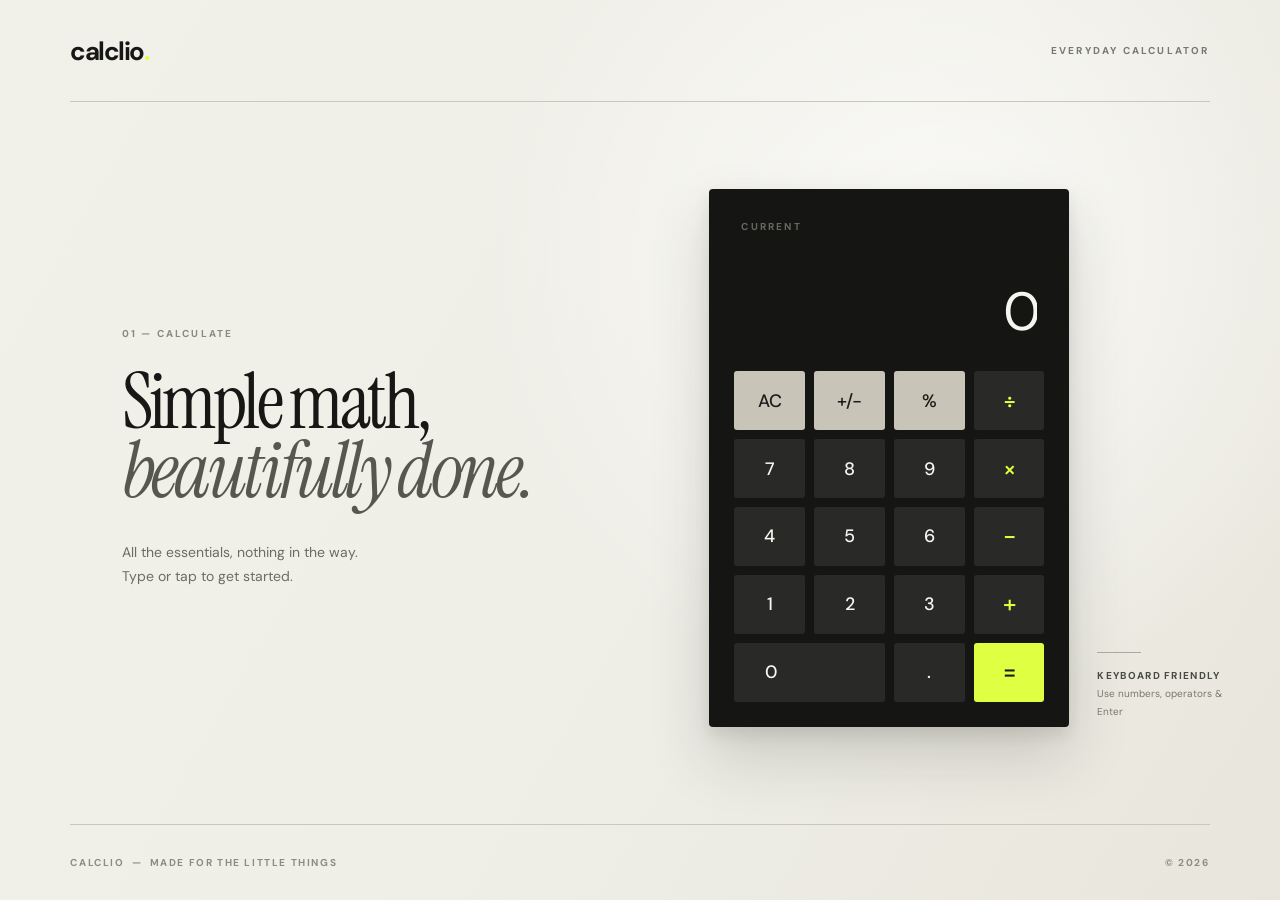
==== index.html @ a4467cf9 "Build interactive calculator website" ====
<!doctype html>
<html lang="en">
  <head>
    <meta charset="UTF-8" />
    <meta name="viewport" content="width=device-width, initial-scale=1.0" />
    <meta name="theme-color" content="#111211" />
    <meta
      name="description"
      content="A polished, accessible calculator for everyday calculations."
    />
    <title>Calclio — Everyday Calculator</title>
    <link rel="preconnect" href="https://fonts.googleapis.com" />
    <link rel="preconnect" href="https://fonts.gstatic.com" crossorigin />
    <link
      href="https://fonts.googleapis.com/css2?family=DM+Sans:wght@400;500;600;700&family=Instrument+Serif:ital@0;1&display=swap"
      rel="stylesheet"
    />
    <link rel="stylesheet" href="styles.css" />
    <script src="script.js" defer></script>
  </head>
  <body>
    <div class="page-shell">
      <header class="site-header">
        <a class="brand" href="#" aria-label="Calclio home">calclio<span>.</span></a>
        <p class="eyebrow">Everyday calculator</p>
      </header>

      <main>
        <section class="intro" aria-labelledby="page-title">
          <p class="section-number">01 — CALCULATE</p>
          <h1 id="page-title">Simple math,<br /><em>beautifully done.</em></h1>
          <p class="intro-copy">
            All the essentials, nothing in the way.<br />Type or tap to get started.
          </p>
        </section>

        <section class="calculator-wrap" aria-label="Calculator">
          <div class="calculator">
            <div class="display" aria-live="polite" aria-atomic="true">
              <div class="display-topline">
                <span class="display-label">CURRENT</span>
                <span class="memory-indicator" aria-hidden="true">M</span>
              </div>
              <div class="expression" id="expression">&nbsp;</div>
              <div class="result" id="result">0</div>
            </div>

            <div class="keypad">
              <button class="key key-function" data-action="clear" aria-label="Clear calculator">AC</button>
              <button class="key key-function" data-action="sign" aria-label="Toggle positive or negative">+/−</button>
              <button class="key key-function" data-action="percent" aria-label="Percent">%</button>
              <button class="key key-operator" data-action="operator" data-value="÷" aria-label="Divide">÷</button>

              <button class="key" data-action="number" data-value="7">7</button>
              <button class="key" data-action="number" data-value="8">8</button>
              <button class="key" data-action="number" data-value="9">9</button>
              <button class="key key-operator" data-action="operator" data-value="×" aria-label="Multiply">×</button>

              <button class="key" data-action="number" data-value="4">4</button>
              <button class="key" data-action="number" data-value="5">5</button>
              <button class="key" data-action="number" data-value="6">6</button>
              <button class="key key-operator" data-action="operator" data-value="−" aria-label="Subtract">−</button>

              <button class="key" data-action="number" data-value="1">1</button>
              <button class="key" data-action="number" data-value="2">2</button>
              <button class="key" data-action="number" data-value="3">3</button>
              <button class="key key-operator" data-action="operator" data-value="+" aria-label="Add">+</button>

              <button class="key key-zero" data-action="number" data-value="0">0</button>
              <button class="key" data-action="decimal" aria-label="Decimal point">.</button>
              <button class="key key-equals" data-action="equals" aria-label="Equals">=</button>
            </div>
          </div>

          <aside class="keyboard-note" aria-label="Keyboard shortcuts">
            <span class="note-line"></span>
            <p><strong>KEYBOARD FRIENDLY</strong><br />Use numbers, operators &amp; Enter</p>
          </aside>
        </section>
      </main>

      <footer>
        <p>CALCLIO &nbsp;—&nbsp; MADE FOR THE LITTLE THINGS</p>
        <p>© 2026</p>
      </footer>
    </div>
  </body>
</html>
---- styles.css ----
:root {
  --ink: #171815;
  --muted: #777970;
  --paper: #f1f0e9;
  --paper-deep: #e8e6dc;
  --calculator: #151614;
  --key: #292a27;
  --key-hover: #353632;
  --function: #c8c5b8;
  --accent: #dfff42;
  --rule: #cac8bd;
}

* {
  box-sizing: border-box;
}

html {
  min-width: 320px;
  background: var(--paper);
}

body {
  margin: 0;
  min-height: 100vh;
  color: var(--ink);
  background:
    radial-gradient(circle at 73% 29%, rgba(255, 255, 255, 0.72), transparent 28rem),
    linear-gradient(120deg, var(--paper) 0%, #efeee7 54%, var(--paper-deep) 100%);
  font-family: "DM Sans", sans-serif;
}

button,
a {
  -webkit-tap-highlight-color: transparent;
}

.page-shell {
  width: min(1440px, 100%);
  min-height: 100vh;
  margin: 0 auto;
  padding: 0 clamp(24px, 5.5vw, 80px);
  display: flex;
  flex-direction: column;
}

.site-header {
  min-height: 102px;
  border-bottom: 1px solid var(--rule);
  display: flex;
  align-items: center;
  justify-content: space-between;
}

.brand {
  color: var(--ink);
  font-size: 26px;
  font-weight: 700;
  letter-spacing: -1.5px;
  text-decoration: none;
}

.brand span {
  color: var(--accent);
}

.eyebrow,
.section-number,
footer,
.keyboard-note strong,
.display-label {
  font-size: 10px;
  font-weight: 700;
  letter-spacing: 2.2px;
  text-transform: uppercase;
}

.eyebrow {
  color: var(--muted);
}

main {
  flex: 1;
  display: grid;
  grid-template-columns: minmax(360px, 1fr) minmax(420px, 0.95fr);
  gap: clamp(56px, 9vw, 150px);
  align-items: center;
  padding: 62px 4vw 72px;
}

.intro {
  align-self: center;
}

.section-number {
  margin: 0 0 28px;
  color: #888980;
}

h1 {
  margin: 0;
  font-family: "Instrument Serif", Georgia, serif;
  font-size: clamp(62px, 6vw, 91px);
  font-weight: 400;
  line-height: 0.89;
  letter-spacing: -3.6px;
}

h1 em {
  font-weight: 400;
  color: #565850;
}

.intro-copy {
  margin: 36px 0 0;
  color: #6b6d65;
  font-size: 14px;
  line-height: 1.7;
}

.calculator-wrap {
  display: grid;
  grid-template-columns: minmax(360px, 440px) 150px;
  gap: 28px;
  align-items: end;
}

.calculator {
  padding: 25px;
  border-radius: 4px;
  background: var(--calculator);
  box-shadow: 0 30px 60px rgba(39, 39, 34, 0.17), 0 8px 16px rgba(39, 39, 34, 0.1);
}

.display {
  min-height: 138px;
  margin-bottom: 19px;
  padding: 6px 7px 12px;
  display: flex;
  flex-direction: column;
  justify-content: flex-end;
  overflow: hidden;
  color: #f6f5ef;
}

.display-topline {
  margin-bottom: auto;
  display: flex;
  justify-content: space-between;
  color: #666860;
}

.memory-indicator {
  width: 18px;
  height: 18px;
  border: 1px solid #434540;
  border-radius: 50%;
  display: grid;
  place-items: center;
  font-size: 8px;
  opacity: 0;
}

.expression {
  min-height: 22px;
  overflow: hidden;
  color: #7f8179;
  font-size: 15px;
  text-align: right;
  text-overflow: ellipsis;
  white-space: nowrap;
}

.result {
  overflow: hidden;
  font-size: clamp(48px, 4.2vw, 64px);
  font-weight: 400;
  line-height: 1.05;
  letter-spacing: -3px;
  text-align: right;
  text-overflow: ellipsis;
  white-space: nowrap;
}

.keypad {
  display: grid;
  grid-template-columns: repeat(4, 1fr);
  gap: 9px;
}

.key {
  min-width: 0;
  aspect-ratio: 1.2 / 1;
  border: 0;
  border-radius: 3px;
  color: #f7f6f1;
  background: var(--key);
  font: 500 18px/1 "DM Sans", sans-serif;
  cursor: pointer;
  transition: transform 100ms ease, background-color 100ms ease, color 100ms ease;
}

.key:hover {
  background: var(--key-hover);
}

.key:active,
.key.is-pressed {
  transform: translateY(2px) scale(0.98);
}

.key:focus-visible {
  outline: 2px solid var(--accent);
  outline-offset: 2px;
}

.key-function {
  color: #1c1d1a;
  background: var(--function);
}

.key-function:hover {
  background: #d8d5c9;
}

.key-operator {
  color: var(--accent);
  font-size: 24px;
}

.key-operator.is-active {
  color: var(--calculator);
  background: var(--accent);
}

.key-zero {
  grid-column: span 2;
  aspect-ratio: auto;
  text-align: left;
  padding-left: 31px;
}

.key-equals {
  color: #1b1c19;
  background: var(--accent);
  font-size: 24px;
}

.key-equals:hover {
  background: #e5ff64;
}

.keyboard-note {
  margin-bottom: 6px;
  color: #777970;
}

.note-line {
  display: block;
  width: 44px;
  height: 1px;
  margin-bottom: 14px;
  background: #aaa99f;
}

.keyboard-note p {
  margin: 0;
  font-size: 10px;
  line-height: 1.8;
}

.keyboard-note strong {
  color: #484a44;
  letter-spacing: 1.3px;
}

footer {
  min-height: 76px;
  border-top: 1px solid var(--rule);
  display: flex;
  align-items: center;
  justify-content: space-between;
  color: #8b8c84;
  letter-spacing: 1.6px;
}

@media (max-width: 1080px) {
  main {
    grid-template-columns: 1fr 440px;
    gap: 52px;
    padding-inline: 0;
  }

  .calculator-wrap {
    grid-template-columns: 1fr;
  }

  .keyboard-note {
    display: none;
  }
}

@media (max-width: 820px) {
  main {
    grid-template-columns: 1fr;
    justify-items: center;
    padding-top: 48px;
  }

  .intro {
    width: min(100%, 440px);
  }

  .calculator-wrap {
    width: min(100%, 440px);
  }
}

@media (max-width: 520px) {
  .page-shell {
    padding-inline: 17px;
  }

  .site-header {
    min-height: 76px;
  }

  .eyebrow {
    display: none;
  }

  main {
    gap: 38px;
    padding: 38px 0 50px;
  }

  .section-number {
    margin-bottom: 20px;
  }

  h1 {
    font-size: clamp(52px, 16.5vw, 74px);
    letter-spacing: -2.5px;
  }

  .intro-copy {
    margin-top: 25px;
  }

  .calculator {
    padding: 17px;
  }

  .display {
    min-height: 124px;
  }

  .keypad {
    gap: 7px;
  }

  .key {
    font-size: 17px;
  }

  footer {
    min-height: 62px;
  }

  footer p:first-child {
    display: none;
  }

  footer {
    justify-content: flex-end;
  }
}
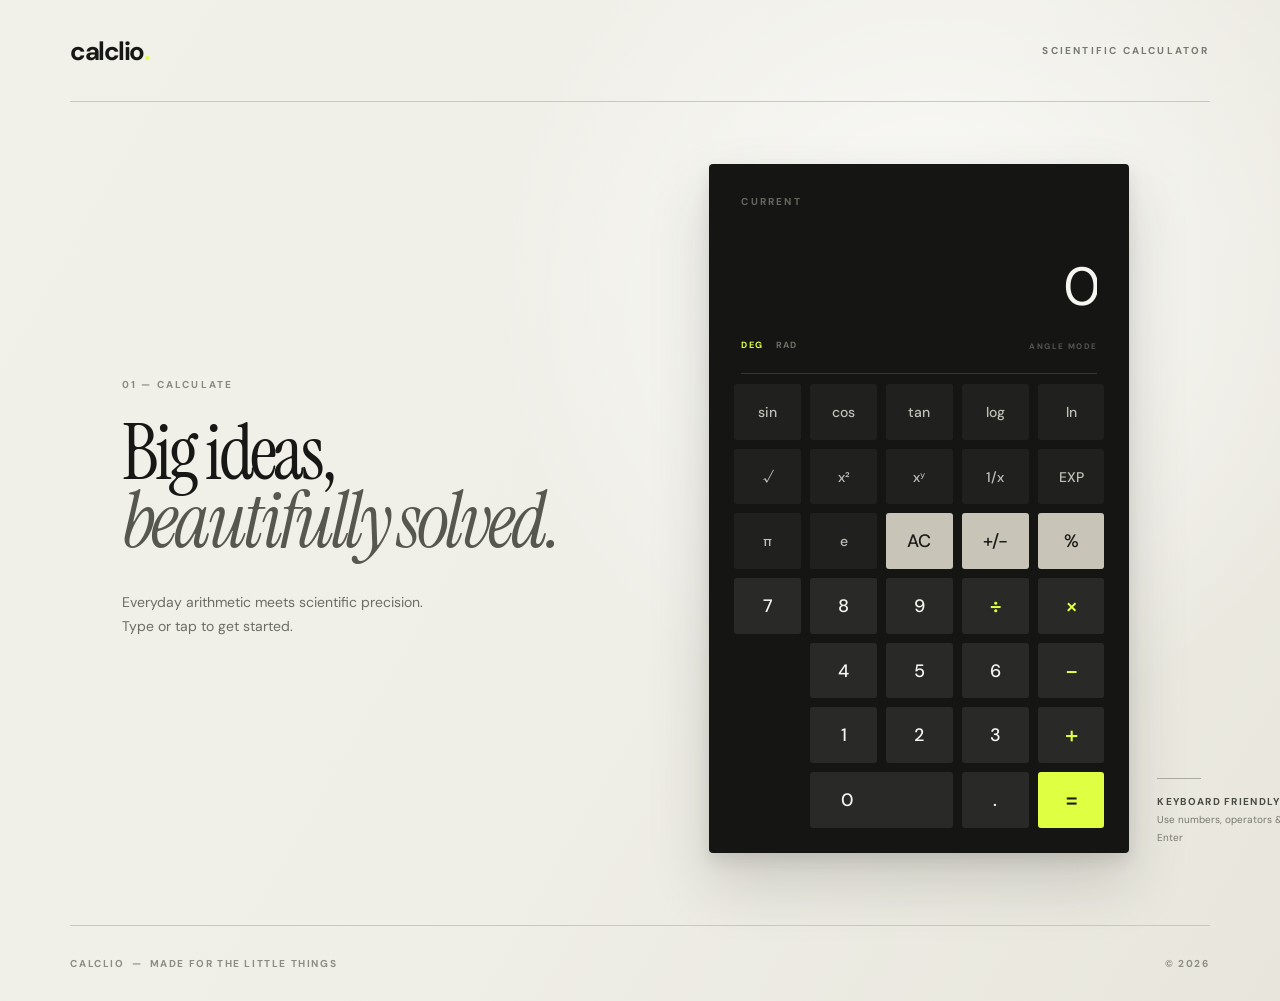
==== commit 224d832f: "Expand calculator with scientific functions" ====
--- a/index.html
+++ b/index.html
@@ -6,9 +6,9 @@
     <meta name="theme-color" content="#111211" />
     <meta
       name="description"
-      content="A polished, accessible calculator for everyday calculations."
+      content="A polished, accessible scientific calculator for everyday calculations."
     />
-    <title>Calclio — Everyday Calculator</title>
+    <title>Calclio — Scientific Calculator</title>
     <link rel="preconnect" href="https://fonts.googleapis.com" />
     <link rel="preconnect" href="https://fonts.gstatic.com" crossorigin />
     <link
@@ -22,15 +22,15 @@
     <div class="page-shell">
       <header class="site-header">
         <a class="brand" href="#" aria-label="Calclio home">calclio<span>.</span></a>
-        <p class="eyebrow">Everyday calculator</p>
+        <p class="eyebrow">Scientific calculator</p>
       </header>
 
       <main>
         <section class="intro" aria-labelledby="page-title">
           <p class="section-number">01 — CALCULATE</p>
-          <h1 id="page-title">Simple math,<br /><em>beautifully done.</em></h1>
+          <h1 id="page-title">Big ideas,<br /><em>beautifully solved.</em></h1>
           <p class="intro-copy">
-            All the essentials, nothing in the way.<br />Type or tap to get started.
+            Everyday arithmetic meets scientific precision.<br />Type or tap to get started.
           </p>
         </section>
 
@@ -45,27 +45,52 @@
               <div class="result" id="result">0</div>
             </div>
 
-            <div class="keypad">
+            <div class="scientific-toolbar" aria-label="Scientific settings">
+              <button class="mode-toggle" data-action="angle-mode" aria-label="Switch angle unit">
+                <span class="mode-option is-active" data-mode-label="DEG">DEG</span>
+                <span class="mode-option" data-mode-label="RAD">RAD</span>
+              </button>
+              <span class="toolbar-note">ANGLE MODE</span>
+            </div>
+
+            <div class="keypad scientific-keypad">
+              <button class="key key-scientific" data-action="scientific" data-value="sin" aria-label="Sine">sin</button>
+              <button class="key key-scientific" data-action="scientific" data-value="cos" aria-label="Cosine">cos</button>
+              <button class="key key-scientific" data-action="scientific" data-value="tan" aria-label="Tangent">tan</button>
+              <button class="key key-scientific" data-action="scientific" data-value="log" aria-label="Base ten logarithm">log</button>
+              <button class="key key-scientific" data-action="scientific" data-value="ln" aria-label="Natural logarithm">ln</button>
+
+              <button class="key key-scientific" data-action="scientific" data-value="sqrt" aria-label="Square root">√</button>
+              <button class="key key-scientific" data-action="scientific" data-value="square" aria-label="Square">x²</button>
+              <button class="key key-scientific" data-action="operator" data-value="^" aria-label="Raise to a power">xʸ</button>
+              <button class="key key-scientific" data-action="scientific" data-value="reciprocal" aria-label="Reciprocal">1/x</button>
+              <button class="key key-scientific" data-action="exp" aria-label="Enter scientific exponent">EXP</button>
+
+              <button class="key key-scientific" data-action="constant" data-value="pi" aria-label="Pi">π</button>
+              <button class="key key-scientific" data-action="constant" data-value="e" aria-label="Euler's number">e</button>
               <button class="key key-function" data-action="clear" aria-label="Clear calculator">AC</button>
               <button class="key key-function" data-action="sign" aria-label="Toggle positive or negative">+/−</button>
               <button class="key key-function" data-action="percent" aria-label="Percent">%</button>
-              <button class="key key-operator" data-action="operator" data-value="÷" aria-label="Divide">÷</button>
 
               <button class="key" data-action="number" data-value="7">7</button>
               <button class="key" data-action="number" data-value="8">8</button>
               <button class="key" data-action="number" data-value="9">9</button>
+              <button class="key key-operator" data-action="operator" data-value="÷" aria-label="Divide">÷</button>
               <button class="key key-operator" data-action="operator" data-value="×" aria-label="Multiply">×</button>
 
+              <span class="key-spacer" aria-hidden="true"></span>
               <button class="key" data-action="number" data-value="4">4</button>
               <button class="key" data-action="number" data-value="5">5</button>
               <button class="key" data-action="number" data-value="6">6</button>
               <button class="key key-operator" data-action="operator" data-value="−" aria-label="Subtract">−</button>
 
+              <span class="key-spacer" aria-hidden="true"></span>
               <button class="key" data-action="number" data-value="1">1</button>
               <button class="key" data-action="number" data-value="2">2</button>
               <button class="key" data-action="number" data-value="3">3</button>
               <button class="key key-operator" data-action="operator" data-value="+" aria-label="Add">+</button>
 
+              <span class="key-spacer" aria-hidden="true"></span>
               <button class="key key-zero" data-action="number" data-value="0">0</button>
               <button class="key" data-action="decimal" aria-label="Decimal point">.</button>
               <button class="key key-equals" data-action="equals" aria-label="Equals">=</button>
--- a/styles.css
+++ b/styles.css
@@ -120,7 +120,7 @@
 
 .calculator-wrap {
   display: grid;
-  grid-template-columns: minmax(360px, 440px) 150px;
+  grid-template-columns: minmax(420px, 520px) 150px;
   gap: 28px;
   align-items: end;
 }
@@ -130,6 +130,38 @@
   border-radius: 4px;
   background: var(--calculator);
   box-shadow: 0 30px 60px rgba(39, 39, 34, 0.17), 0 8px 16px rgba(39, 39, 34, 0.1);
+}
+
+.scientific-toolbar {
+  min-height: 33px;
+  margin: -5px 7px 10px;
+  border-bottom: 1px solid #353733;
+  display: flex;
+  align-items: flex-start;
+  justify-content: space-between;
+}
+
+.mode-toggle {
+  border: 0;
+  padding: 0;
+  display: flex;
+  gap: 13px;
+  color: #6f7169;
+  background: transparent;
+  font: 700 9px/1 "DM Sans", sans-serif;
+  letter-spacing: 1.2px;
+  cursor: pointer;
+}
+
+.mode-option.is-active {
+  color: var(--accent);
+}
+
+.toolbar-note {
+  color: #555750;
+  font-size: 8px;
+  font-weight: 700;
+  letter-spacing: 1.4px;
 }
 
 .display {
@@ -186,6 +218,10 @@
   display: grid;
   grid-template-columns: repeat(4, 1fr);
   gap: 9px;
+}
+
+.scientific-keypad {
+  grid-template-columns: repeat(5, 1fr);
 }
 
 .key {
@@ -223,6 +259,20 @@
   background: #d8d5c9;
 }
 
+.key-scientific {
+  color: #bfc1b8;
+  background: #20211f;
+  font-size: 14px;
+}
+
+.key-scientific:hover {
+  color: var(--accent);
+}
+
+.key-spacer {
+  display: block;
+}
+
 .key-operator {
   color: var(--accent);
   font-size: 24px;
@@ -286,7 +336,7 @@
 
 @media (max-width: 1080px) {
   main {
-    grid-template-columns: 1fr 440px;
+    grid-template-columns: 1fr 520px;
     gap: 52px;
     padding-inline: 0;
   }
@@ -308,11 +358,11 @@
   }
 
   .intro {
-    width: min(100%, 440px);
+    width: min(100%, 520px);
   }
 
   .calculator-wrap {
-    width: min(100%, 440px);
+    width: min(100%, 520px);
   }
 }
 
@@ -363,6 +413,10 @@
     font-size: 17px;
   }
 
+  .key-scientific {
+    font-size: 13px;
+  }
+
   footer {
     min-height: 62px;
   }
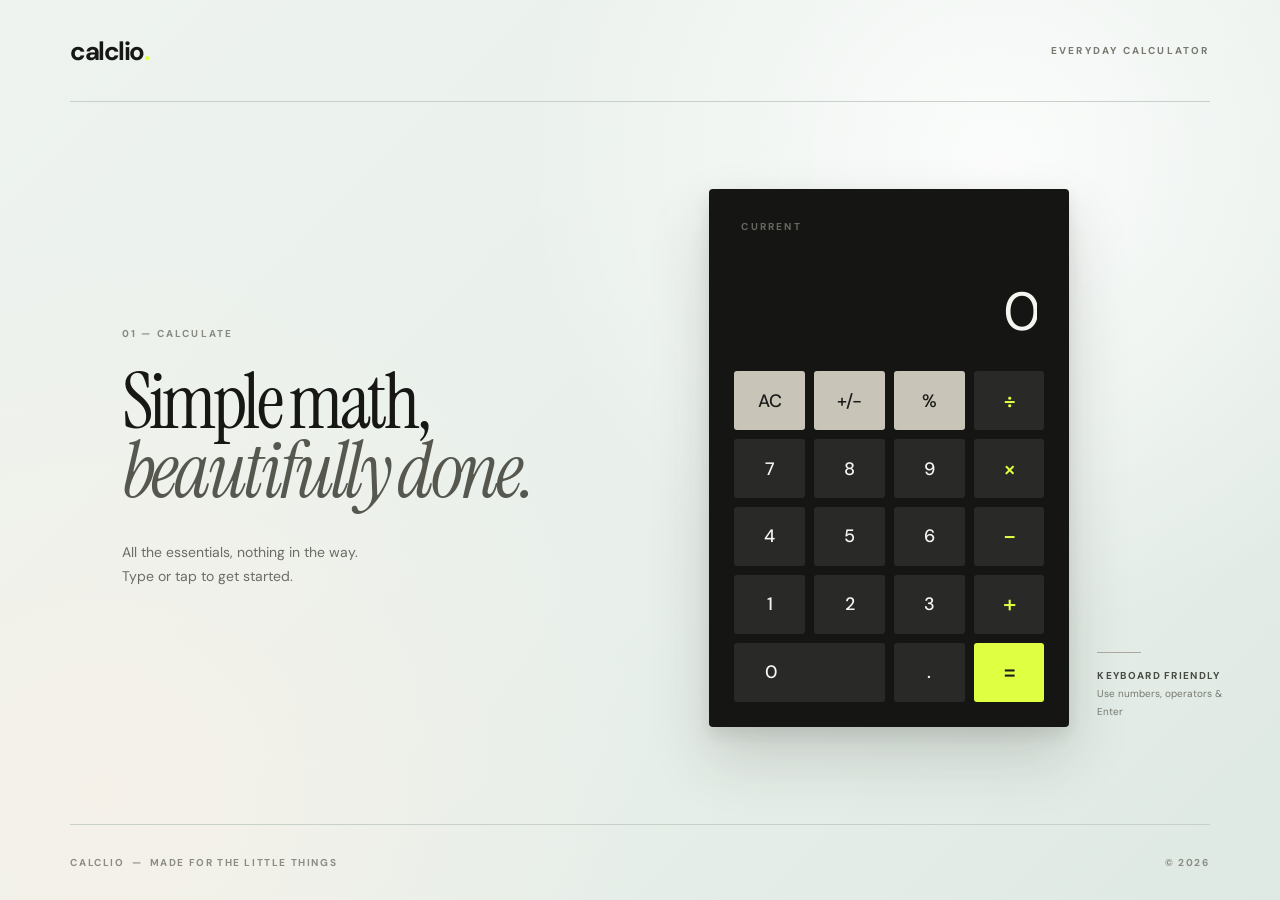
==== commit f61b70ad: "Soften page background and improve mobile layout" ====
--- a/index.html
+++ b/index.html
@@ -3,12 +3,12 @@
   <head>
     <meta charset="UTF-8" />
     <meta name="viewport" content="width=device-width, initial-scale=1.0" />
-    <meta name="theme-color" content="#111211" />
+    <meta name="theme-color" content="#e8eee8" />
     <meta
       name="description"
-      content="A polished, accessible scientific calculator for everyday calculations."
+      content="A polished, accessible calculator for everyday calculations."
     />
-    <title>Calclio — Scientific Calculator</title>
+    <title>Calclio — Everyday Calculator</title>
     <link rel="preconnect" href="https://fonts.googleapis.com" />
     <link rel="preconnect" href="https://fonts.gstatic.com" crossorigin />
     <link
@@ -22,15 +22,15 @@
     <div class="page-shell">
       <header class="site-header">
         <a class="brand" href="#" aria-label="Calclio home">calclio<span>.</span></a>
-        <p class="eyebrow">Scientific calculator</p>
+        <p class="eyebrow">Everyday calculator</p>
       </header>
 
       <main>
         <section class="intro" aria-labelledby="page-title">
           <p class="section-number">01 — CALCULATE</p>
-          <h1 id="page-title">Big ideas,<br /><em>beautifully solved.</em></h1>
+          <h1 id="page-title">Simple math,<br /><em>beautifully done.</em></h1>
           <p class="intro-copy">
-            Everyday arithmetic meets scientific precision.<br />Type or tap to get started.
+            All the essentials, nothing in the way.<br />Type or tap to get started.
           </p>
         </section>
 
@@ -45,52 +45,27 @@
               <div class="result" id="result">0</div>
             </div>
 
-            <div class="scientific-toolbar" aria-label="Scientific settings">
-              <button class="mode-toggle" data-action="angle-mode" aria-label="Switch angle unit">
-                <span class="mode-option is-active" data-mode-label="DEG">DEG</span>
-                <span class="mode-option" data-mode-label="RAD">RAD</span>
-              </button>
-              <span class="toolbar-note">ANGLE MODE</span>
-            </div>
-
-            <div class="keypad scientific-keypad">
-              <button class="key key-scientific" data-action="scientific" data-value="sin" aria-label="Sine">sin</button>
-              <button class="key key-scientific" data-action="scientific" data-value="cos" aria-label="Cosine">cos</button>
-              <button class="key key-scientific" data-action="scientific" data-value="tan" aria-label="Tangent">tan</button>
-              <button class="key key-scientific" data-action="scientific" data-value="log" aria-label="Base ten logarithm">log</button>
-              <button class="key key-scientific" data-action="scientific" data-value="ln" aria-label="Natural logarithm">ln</button>
-
-              <button class="key key-scientific" data-action="scientific" data-value="sqrt" aria-label="Square root">√</button>
-              <button class="key key-scientific" data-action="scientific" data-value="square" aria-label="Square">x²</button>
-              <button class="key key-scientific" data-action="operator" data-value="^" aria-label="Raise to a power">xʸ</button>
-              <button class="key key-scientific" data-action="scientific" data-value="reciprocal" aria-label="Reciprocal">1/x</button>
-              <button class="key key-scientific" data-action="exp" aria-label="Enter scientific exponent">EXP</button>
-
-              <button class="key key-scientific" data-action="constant" data-value="pi" aria-label="Pi">π</button>
-              <button class="key key-scientific" data-action="constant" data-value="e" aria-label="Euler's number">e</button>
+            <div class="keypad">
               <button class="key key-function" data-action="clear" aria-label="Clear calculator">AC</button>
               <button class="key key-function" data-action="sign" aria-label="Toggle positive or negative">+/−</button>
               <button class="key key-function" data-action="percent" aria-label="Percent">%</button>
+              <button class="key key-operator" data-action="operator" data-value="÷" aria-label="Divide">÷</button>
 
               <button class="key" data-action="number" data-value="7">7</button>
               <button class="key" data-action="number" data-value="8">8</button>
               <button class="key" data-action="number" data-value="9">9</button>
-              <button class="key key-operator" data-action="operator" data-value="÷" aria-label="Divide">÷</button>
               <button class="key key-operator" data-action="operator" data-value="×" aria-label="Multiply">×</button>
 
-              <span class="key-spacer" aria-hidden="true"></span>
               <button class="key" data-action="number" data-value="4">4</button>
               <button class="key" data-action="number" data-value="5">5</button>
               <button class="key" data-action="number" data-value="6">6</button>
               <button class="key key-operator" data-action="operator" data-value="−" aria-label="Subtract">−</button>
 
-              <span class="key-spacer" aria-hidden="true"></span>
               <button class="key" data-action="number" data-value="1">1</button>
               <button class="key" data-action="number" data-value="2">2</button>
               <button class="key" data-action="number" data-value="3">3</button>
               <button class="key key-operator" data-action="operator" data-value="+" aria-label="Add">+</button>
 
-              <span class="key-spacer" aria-hidden="true"></span>
               <button class="key key-zero" data-action="number" data-value="0">0</button>
               <button class="key" data-action="decimal" aria-label="Decimal point">.</button>
               <button class="key key-equals" data-action="equals" aria-label="Equals">=</button>
--- a/styles.css
+++ b/styles.css
@@ -1,14 +1,15 @@
 :root {
   --ink: #171815;
   --muted: #777970;
-  --paper: #f1f0e9;
-  --paper-deep: #e8e6dc;
+  --paper: #eef3ef;
+  --paper-deep: #dfe9e3;
+  --paper-warm: #f6f1e9;
   --calculator: #151614;
   --key: #292a27;
   --key-hover: #353632;
   --function: #c8c5b8;
   --accent: #dfff42;
-  --rule: #cac8bd;
+  --rule: #c7d1ca;
 }
 
 * {
@@ -23,10 +24,13 @@
 body {
   margin: 0;
   min-height: 100vh;
+  min-height: 100dvh;
   color: var(--ink);
   background:
-    radial-gradient(circle at 73% 29%, rgba(255, 255, 255, 0.72), transparent 28rem),
-    linear-gradient(120deg, var(--paper) 0%, #efeee7 54%, var(--paper-deep) 100%);
+    radial-gradient(circle at 78% 18%, rgba(255, 255, 255, 0.82), transparent 30rem),
+    radial-gradient(circle at 8% 88%, rgba(246, 241, 233, 0.9), transparent 34rem),
+    linear-gradient(135deg, var(--paper) 0%, #e9f0eb 52%, var(--paper-deep) 100%);
+  background-attachment: fixed;
   font-family: "DM Sans", sans-serif;
 }
 
@@ -38,8 +42,10 @@
 .page-shell {
   width: min(1440px, 100%);
   min-height: 100vh;
+  min-height: 100dvh;
   margin: 0 auto;
-  padding: 0 clamp(24px, 5.5vw, 80px);
+  padding-right: max(clamp(24px, 5.5vw, 80px), env(safe-area-inset-right));
+  padding-left: max(clamp(24px, 5.5vw, 80px), env(safe-area-inset-left));
   display: flex;
   flex-direction: column;
 }
@@ -120,7 +126,7 @@
 
 .calculator-wrap {
   display: grid;
-  grid-template-columns: minmax(420px, 520px) 150px;
+  grid-template-columns: minmax(360px, 440px) 150px;
   gap: 28px;
   align-items: end;
 }
@@ -130,38 +136,6 @@
   border-radius: 4px;
   background: var(--calculator);
   box-shadow: 0 30px 60px rgba(39, 39, 34, 0.17), 0 8px 16px rgba(39, 39, 34, 0.1);
-}
-
-.scientific-toolbar {
-  min-height: 33px;
-  margin: -5px 7px 10px;
-  border-bottom: 1px solid #353733;
-  display: flex;
-  align-items: flex-start;
-  justify-content: space-between;
-}
-
-.mode-toggle {
-  border: 0;
-  padding: 0;
-  display: flex;
-  gap: 13px;
-  color: #6f7169;
-  background: transparent;
-  font: 700 9px/1 "DM Sans", sans-serif;
-  letter-spacing: 1.2px;
-  cursor: pointer;
-}
-
-.mode-option.is-active {
-  color: var(--accent);
-}
-
-.toolbar-note {
-  color: #555750;
-  font-size: 8px;
-  font-weight: 700;
-  letter-spacing: 1.4px;
 }
 
 .display {
@@ -218,10 +192,6 @@
   display: grid;
   grid-template-columns: repeat(4, 1fr);
   gap: 9px;
-}
-
-.scientific-keypad {
-  grid-template-columns: repeat(5, 1fr);
 }
 
 .key {
@@ -259,20 +229,6 @@
   background: #d8d5c9;
 }
 
-.key-scientific {
-  color: #bfc1b8;
-  background: #20211f;
-  font-size: 14px;
-}
-
-.key-scientific:hover {
-  color: var(--accent);
-}
-
-.key-spacer {
-  display: block;
-}
-
 .key-operator {
   color: var(--accent);
   font-size: 24px;
@@ -336,7 +292,7 @@
 
 @media (max-width: 1080px) {
   main {
-    grid-template-columns: 1fr 520px;
+    grid-template-columns: 1fr 440px;
     gap: 52px;
     padding-inline: 0;
   }
@@ -354,21 +310,23 @@
   main {
     grid-template-columns: 1fr;
     justify-items: center;
+    gap: 48px;
     padding-top: 48px;
   }
 
   .intro {
-    width: min(100%, 520px);
+    width: min(100%, 440px);
   }
 
   .calculator-wrap {
-    width: min(100%, 520px);
+    width: min(100%, 440px);
   }
 }
 
 @media (max-width: 520px) {
   .page-shell {
-    padding-inline: 17px;
+    padding-right: max(17px, env(safe-area-inset-right));
+    padding-left: max(17px, env(safe-area-inset-left));
   }
 
   .site-header {
@@ -398,7 +356,8 @@
   }
 
   .calculator {
-    padding: 17px;
+    width: 100%;
+    padding: clamp(12px, 4.5vw, 17px);
   }
 
   .display {
@@ -410,11 +369,8 @@
   }
 
   .key {
+    min-height: 48px;
     font-size: 17px;
-  }
-
-  .key-scientific {
-    font-size: 13px;
   }
 
   footer {
@@ -427,5 +383,35 @@
 
   footer {
     justify-content: flex-end;
-  }
-}
+    padding-bottom: env(safe-area-inset-bottom);
+  }
+}
+
+@media (max-width: 370px) {
+  main {
+    gap: 30px;
+    padding-top: 30px;
+  }
+
+  h1 {
+    font-size: 48px;
+  }
+
+  .intro-copy {
+    font-size: 13px;
+  }
+
+  .display {
+    min-height: 108px;
+  }
+
+  .keypad {
+    gap: 6px;
+  }
+}
+
+@media (prefers-reduced-motion: reduce) {
+  .key {
+    transition: none;
+  }
+}
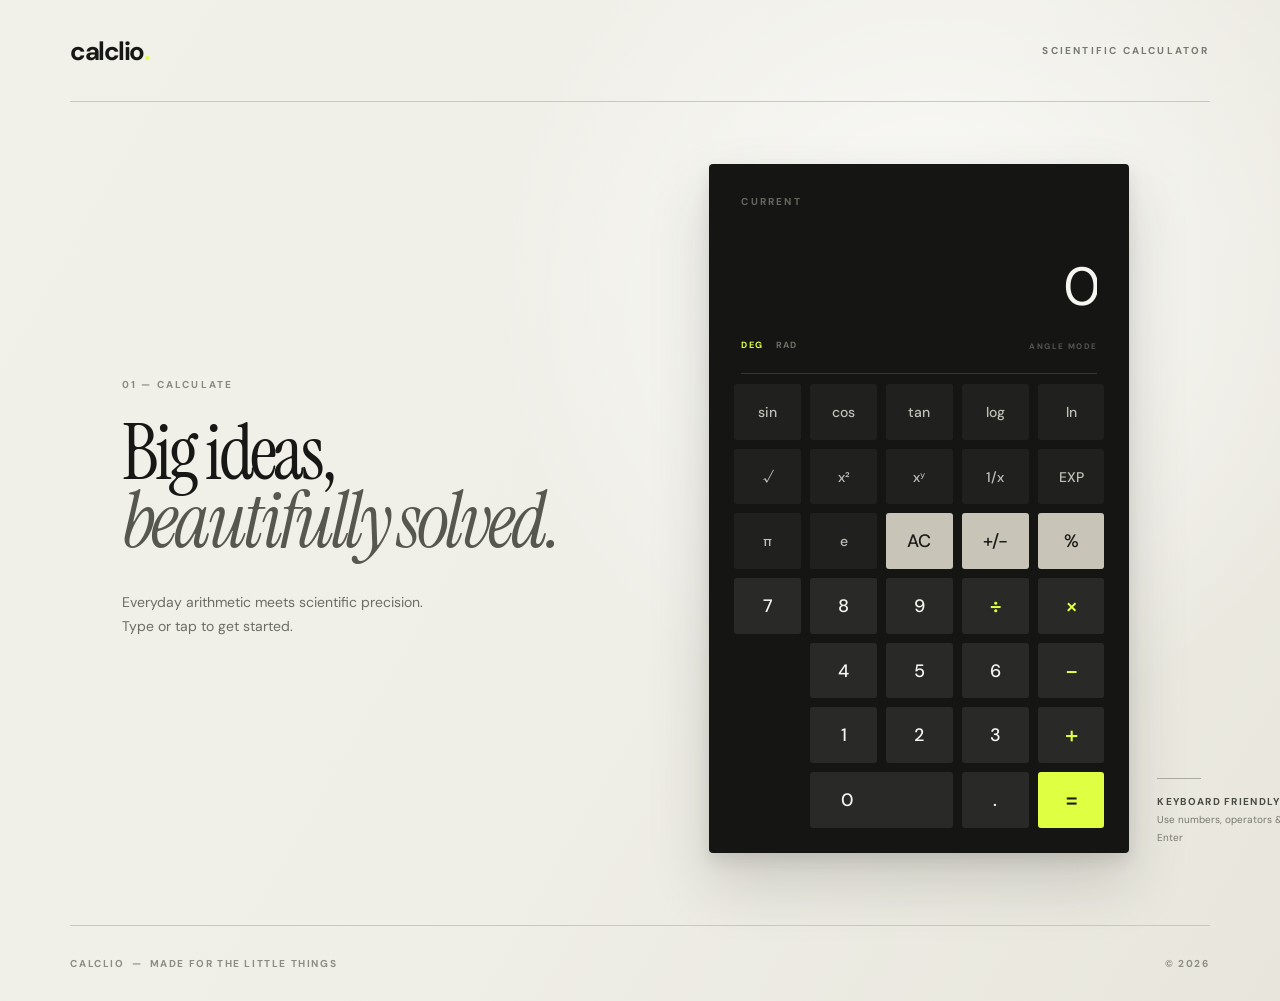
==== commit 394e6812: "Merge pull request #2 from dondreytaylor/codex/add-scientific-notation-support-to-calculator Expand " ====
--- a/index.html
+++ b/index.html
@@ -3,12 +3,12 @@
   <head>
     <meta charset="UTF-8" />
     <meta name="viewport" content="width=device-width, initial-scale=1.0" />
-    <meta name="theme-color" content="#e8eee8" />
+    <meta name="theme-color" content="#111211" />
     <meta
       name="description"
-      content="A polished, accessible calculator for everyday calculations."
+      content="A polished, accessible scientific calculator for everyday calculations."
     />
-    <title>Calclio — Everyday Calculator</title>
+    <title>Calclio — Scientific Calculator</title>
     <link rel="preconnect" href="https://fonts.googleapis.com" />
     <link rel="preconnect" href="https://fonts.gstatic.com" crossorigin />
     <link
@@ -22,15 +22,15 @@
     <div class="page-shell">
       <header class="site-header">
         <a class="brand" href="#" aria-label="Calclio home">calclio<span>.</span></a>
-        <p class="eyebrow">Everyday calculator</p>
+        <p class="eyebrow">Scientific calculator</p>
       </header>
 
       <main>
         <section class="intro" aria-labelledby="page-title">
           <p class="section-number">01 — CALCULATE</p>
-          <h1 id="page-title">Simple math,<br /><em>beautifully done.</em></h1>
+          <h1 id="page-title">Big ideas,<br /><em>beautifully solved.</em></h1>
           <p class="intro-copy">
-            All the essentials, nothing in the way.<br />Type or tap to get started.
+            Everyday arithmetic meets scientific precision.<br />Type or tap to get started.
           </p>
         </section>
 
@@ -45,27 +45,52 @@
               <div class="result" id="result">0</div>
             </div>
 
-            <div class="keypad">
+            <div class="scientific-toolbar" aria-label="Scientific settings">
+              <button class="mode-toggle" data-action="angle-mode" aria-label="Switch angle unit">
+                <span class="mode-option is-active" data-mode-label="DEG">DEG</span>
+                <span class="mode-option" data-mode-label="RAD">RAD</span>
+              </button>
+              <span class="toolbar-note">ANGLE MODE</span>
+            </div>
+
+            <div class="keypad scientific-keypad">
+              <button class="key key-scientific" data-action="scientific" data-value="sin" aria-label="Sine">sin</button>
+              <button class="key key-scientific" data-action="scientific" data-value="cos" aria-label="Cosine">cos</button>
+              <button class="key key-scientific" data-action="scientific" data-value="tan" aria-label="Tangent">tan</button>
+              <button class="key key-scientific" data-action="scientific" data-value="log" aria-label="Base ten logarithm">log</button>
+              <button class="key key-scientific" data-action="scientific" data-value="ln" aria-label="Natural logarithm">ln</button>
+
+              <button class="key key-scientific" data-action="scientific" data-value="sqrt" aria-label="Square root">√</button>
+              <button class="key key-scientific" data-action="scientific" data-value="square" aria-label="Square">x²</button>
+              <button class="key key-scientific" data-action="operator" data-value="^" aria-label="Raise to a power">xʸ</button>
+              <button class="key key-scientific" data-action="scientific" data-value="reciprocal" aria-label="Reciprocal">1/x</button>
+              <button class="key key-scientific" data-action="exp" aria-label="Enter scientific exponent">EXP</button>
+
+              <button class="key key-scientific" data-action="constant" data-value="pi" aria-label="Pi">π</button>
+              <button class="key key-scientific" data-action="constant" data-value="e" aria-label="Euler's number">e</button>
               <button class="key key-function" data-action="clear" aria-label="Clear calculator">AC</button>
               <button class="key key-function" data-action="sign" aria-label="Toggle positive or negative">+/−</button>
               <button class="key key-function" data-action="percent" aria-label="Percent">%</button>
-              <button class="key key-operator" data-action="operator" data-value="÷" aria-label="Divide">÷</button>
 
               <button class="key" data-action="number" data-value="7">7</button>
               <button class="key" data-action="number" data-value="8">8</button>
               <button class="key" data-action="number" data-value="9">9</button>
+              <button class="key key-operator" data-action="operator" data-value="÷" aria-label="Divide">÷</button>
               <button class="key key-operator" data-action="operator" data-value="×" aria-label="Multiply">×</button>
 
+              <span class="key-spacer" aria-hidden="true"></span>
               <button class="key" data-action="number" data-value="4">4</button>
               <button class="key" data-action="number" data-value="5">5</button>
               <button class="key" data-action="number" data-value="6">6</button>
               <button class="key key-operator" data-action="operator" data-value="−" aria-label="Subtract">−</button>
 
+              <span class="key-spacer" aria-hidden="true"></span>
               <button class="key" data-action="number" data-value="1">1</button>
               <button class="key" data-action="number" data-value="2">2</button>
               <button class="key" data-action="number" data-value="3">3</button>
               <button class="key key-operator" data-action="operator" data-value="+" aria-label="Add">+</button>
 
+              <span class="key-spacer" aria-hidden="true"></span>
               <button class="key key-zero" data-action="number" data-value="0">0</button>
               <button class="key" data-action="decimal" aria-label="Decimal point">.</button>
               <button class="key key-equals" data-action="equals" aria-label="Equals">=</button>
--- a/styles.css
+++ b/styles.css
@@ -1,15 +1,14 @@
 :root {
   --ink: #171815;
   --muted: #777970;
-  --paper: #eef3ef;
-  --paper-deep: #dfe9e3;
-  --paper-warm: #f6f1e9;
+  --paper: #f1f0e9;
+  --paper-deep: #e8e6dc;
   --calculator: #151614;
   --key: #292a27;
   --key-hover: #353632;
   --function: #c8c5b8;
   --accent: #dfff42;
-  --rule: #c7d1ca;
+  --rule: #cac8bd;
 }
 
 * {
@@ -24,13 +23,10 @@
 body {
   margin: 0;
   min-height: 100vh;
-  min-height: 100dvh;
   color: var(--ink);
   background:
-    radial-gradient(circle at 78% 18%, rgba(255, 255, 255, 0.82), transparent 30rem),
-    radial-gradient(circle at 8% 88%, rgba(246, 241, 233, 0.9), transparent 34rem),
-    linear-gradient(135deg, var(--paper) 0%, #e9f0eb 52%, var(--paper-deep) 100%);
-  background-attachment: fixed;
+    radial-gradient(circle at 73% 29%, rgba(255, 255, 255, 0.72), transparent 28rem),
+    linear-gradient(120deg, var(--paper) 0%, #efeee7 54%, var(--paper-deep) 100%);
   font-family: "DM Sans", sans-serif;
 }
 
@@ -42,10 +38,8 @@
 .page-shell {
   width: min(1440px, 100%);
   min-height: 100vh;
-  min-height: 100dvh;
   margin: 0 auto;
-  padding-right: max(clamp(24px, 5.5vw, 80px), env(safe-area-inset-right));
-  padding-left: max(clamp(24px, 5.5vw, 80px), env(safe-area-inset-left));
+  padding: 0 clamp(24px, 5.5vw, 80px);
   display: flex;
   flex-direction: column;
 }
@@ -126,7 +120,7 @@
 
 .calculator-wrap {
   display: grid;
-  grid-template-columns: minmax(360px, 440px) 150px;
+  grid-template-columns: minmax(420px, 520px) 150px;
   gap: 28px;
   align-items: end;
 }
@@ -136,6 +130,38 @@
   border-radius: 4px;
   background: var(--calculator);
   box-shadow: 0 30px 60px rgba(39, 39, 34, 0.17), 0 8px 16px rgba(39, 39, 34, 0.1);
+}
+
+.scientific-toolbar {
+  min-height: 33px;
+  margin: -5px 7px 10px;
+  border-bottom: 1px solid #353733;
+  display: flex;
+  align-items: flex-start;
+  justify-content: space-between;
+}
+
+.mode-toggle {
+  border: 0;
+  padding: 0;
+  display: flex;
+  gap: 13px;
+  color: #6f7169;
+  background: transparent;
+  font: 700 9px/1 "DM Sans", sans-serif;
+  letter-spacing: 1.2px;
+  cursor: pointer;
+}
+
+.mode-option.is-active {
+  color: var(--accent);
+}
+
+.toolbar-note {
+  color: #555750;
+  font-size: 8px;
+  font-weight: 700;
+  letter-spacing: 1.4px;
 }
 
 .display {
@@ -192,6 +218,10 @@
   display: grid;
   grid-template-columns: repeat(4, 1fr);
   gap: 9px;
+}
+
+.scientific-keypad {
+  grid-template-columns: repeat(5, 1fr);
 }
 
 .key {
@@ -229,6 +259,20 @@
   background: #d8d5c9;
 }
 
+.key-scientific {
+  color: #bfc1b8;
+  background: #20211f;
+  font-size: 14px;
+}
+
+.key-scientific:hover {
+  color: var(--accent);
+}
+
+.key-spacer {
+  display: block;
+}
+
 .key-operator {
   color: var(--accent);
   font-size: 24px;
@@ -292,7 +336,7 @@
 
 @media (max-width: 1080px) {
   main {
-    grid-template-columns: 1fr 440px;
+    grid-template-columns: 1fr 520px;
     gap: 52px;
     padding-inline: 0;
   }
@@ -310,23 +354,21 @@
   main {
     grid-template-columns: 1fr;
     justify-items: center;
-    gap: 48px;
     padding-top: 48px;
   }
 
   .intro {
-    width: min(100%, 440px);
+    width: min(100%, 520px);
   }
 
   .calculator-wrap {
-    width: min(100%, 440px);
+    width: min(100%, 520px);
   }
 }
 
 @media (max-width: 520px) {
   .page-shell {
-    padding-right: max(17px, env(safe-area-inset-right));
-    padding-left: max(17px, env(safe-area-inset-left));
+    padding-inline: 17px;
   }
 
   .site-header {
@@ -356,8 +398,7 @@
   }
 
   .calculator {
-    width: 100%;
-    padding: clamp(12px, 4.5vw, 17px);
+    padding: 17px;
   }
 
   .display {
@@ -369,8 +410,11 @@
   }
 
   .key {
-    min-height: 48px;
     font-size: 17px;
+  }
+
+  .key-scientific {
+    font-size: 13px;
   }
 
   footer {
@@ -383,35 +427,5 @@
 
   footer {
     justify-content: flex-end;
-    padding-bottom: env(safe-area-inset-bottom);
-  }
-}
-
-@media (max-width: 370px) {
-  main {
-    gap: 30px;
-    padding-top: 30px;
-  }
-
-  h1 {
-    font-size: 48px;
-  }
-
-  .intro-copy {
-    font-size: 13px;
-  }
-
-  .display {
-    min-height: 108px;
-  }
-
-  .keypad {
-    gap: 6px;
-  }
-}
-
-@media (prefers-reduced-motion: reduce) {
-  .key {
-    transition: none;
-  }
-}
+  }
+}
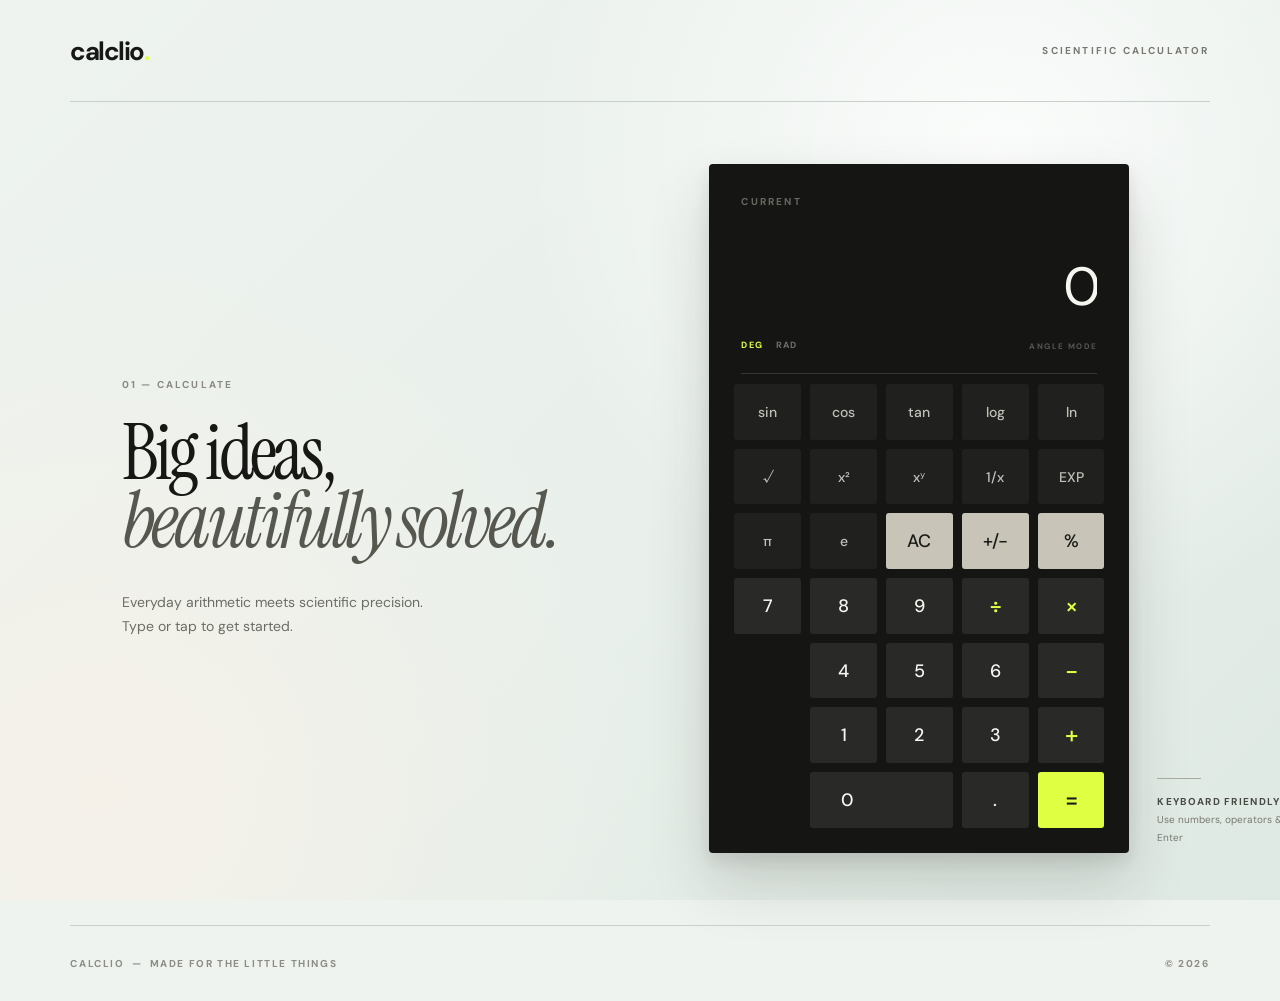
==== commit 0c57f512: "Merge pull request #3 from dondreytaylor/codex/change-website-background-color-and-improve-responsiv" ====
--- a/index.html
+++ b/index.html
@@ -3,7 +3,7 @@
   <head>
     <meta charset="UTF-8" />
     <meta name="viewport" content="width=device-width, initial-scale=1.0" />
-    <meta name="theme-color" content="#111211" />
+    <meta name="theme-color" content="#e8eee8" />
     <meta
       name="description"
       content="A polished, accessible scientific calculator for everyday calculations."
--- a/styles.css
+++ b/styles.css
@@ -1,14 +1,15 @@
 :root {
   --ink: #171815;
   --muted: #777970;
-  --paper: #f1f0e9;
-  --paper-deep: #e8e6dc;
+  --paper: #eef3ef;
+  --paper-deep: #dfe9e3;
+  --paper-warm: #f6f1e9;
   --calculator: #151614;
   --key: #292a27;
   --key-hover: #353632;
   --function: #c8c5b8;
   --accent: #dfff42;
-  --rule: #cac8bd;
+  --rule: #c7d1ca;
 }
 
 * {
@@ -23,10 +24,13 @@
 body {
   margin: 0;
   min-height: 100vh;
+  min-height: 100dvh;
   color: var(--ink);
   background:
-    radial-gradient(circle at 73% 29%, rgba(255, 255, 255, 0.72), transparent 28rem),
-    linear-gradient(120deg, var(--paper) 0%, #efeee7 54%, var(--paper-deep) 100%);
+    radial-gradient(circle at 78% 18%, rgba(255, 255, 255, 0.82), transparent 30rem),
+    radial-gradient(circle at 8% 88%, rgba(246, 241, 233, 0.9), transparent 34rem),
+    linear-gradient(135deg, var(--paper) 0%, #e9f0eb 52%, var(--paper-deep) 100%);
+  background-attachment: fixed;
   font-family: "DM Sans", sans-serif;
 }
 
@@ -38,8 +42,10 @@
 .page-shell {
   width: min(1440px, 100%);
   min-height: 100vh;
+  min-height: 100dvh;
   margin: 0 auto;
-  padding: 0 clamp(24px, 5.5vw, 80px);
+  padding-right: max(clamp(24px, 5.5vw, 80px), env(safe-area-inset-right));
+  padding-left: max(clamp(24px, 5.5vw, 80px), env(safe-area-inset-left));
   display: flex;
   flex-direction: column;
 }
@@ -354,6 +360,7 @@
   main {
     grid-template-columns: 1fr;
     justify-items: center;
+    gap: 48px;
     padding-top: 48px;
   }
 
@@ -368,7 +375,8 @@
 
 @media (max-width: 520px) {
   .page-shell {
-    padding-inline: 17px;
+    padding-right: max(17px, env(safe-area-inset-right));
+    padding-left: max(17px, env(safe-area-inset-left));
   }
 
   .site-header {
@@ -398,7 +406,8 @@
   }
 
   .calculator {
-    padding: 17px;
+    width: 100%;
+    padding: clamp(12px, 4.5vw, 17px);
   }
 
   .display {
@@ -410,6 +419,7 @@
   }
 
   .key {
+    min-height: 48px;
     font-size: 17px;
   }
 
@@ -427,5 +437,35 @@
 
   footer {
     justify-content: flex-end;
-  }
-}
+    padding-bottom: env(safe-area-inset-bottom);
+  }
+}
+
+@media (max-width: 370px) {
+  main {
+    gap: 30px;
+    padding-top: 30px;
+  }
+
+  h1 {
+    font-size: 48px;
+  }
+
+  .intro-copy {
+    font-size: 13px;
+  }
+
+  .display {
+    min-height: 108px;
+  }
+
+  .keypad {
+    gap: 6px;
+  }
+}
+
+@media (prefers-reduced-motion: reduce) {
+  .key {
+    transition: none;
+  }
+}
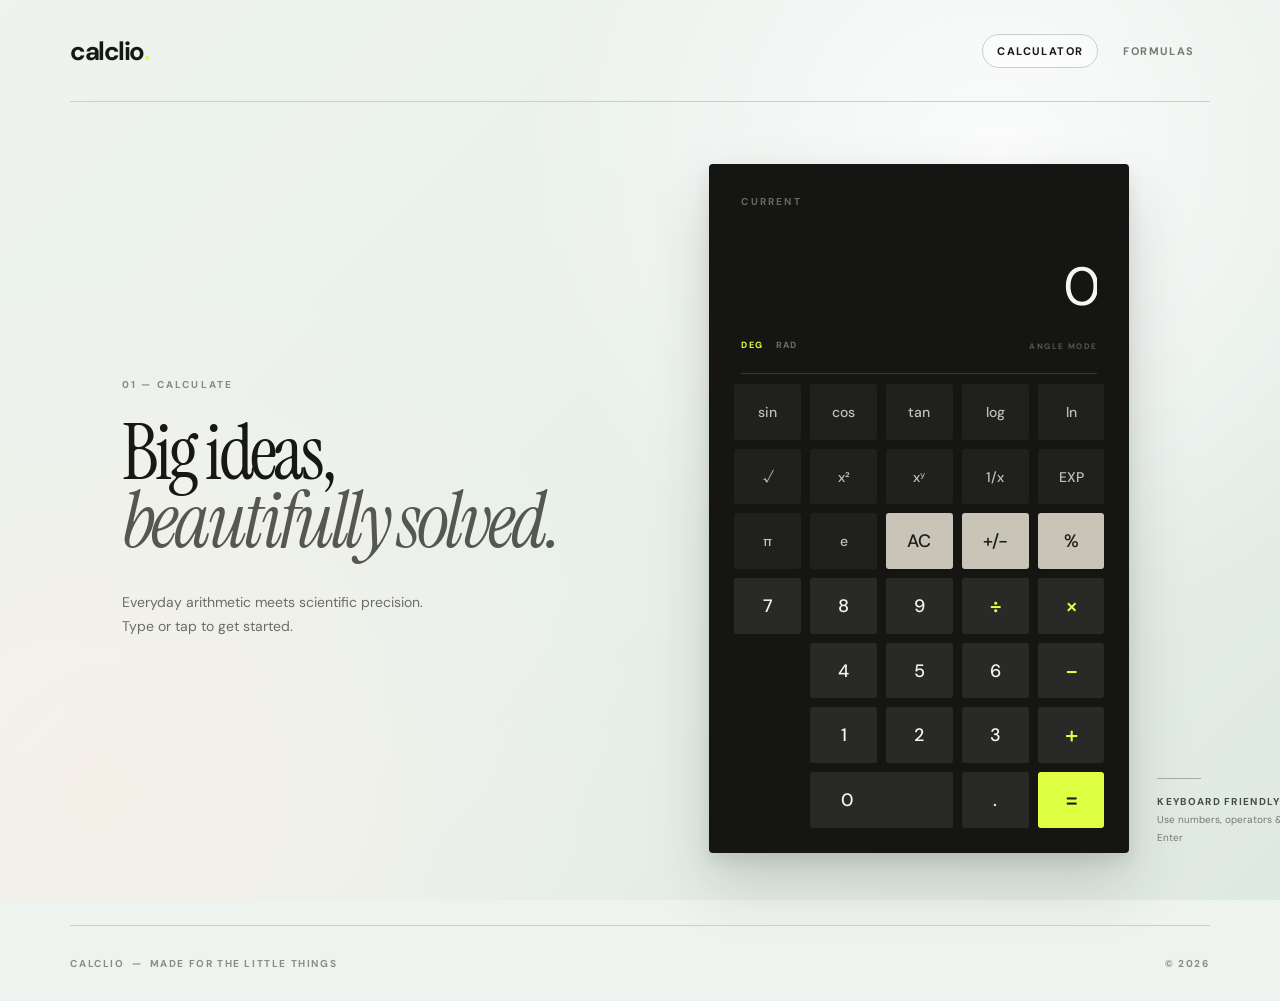
==== commit a365c3d5: "Add formulas solver page" ====
--- a/index.html
+++ b/index.html
@@ -21,8 +21,11 @@
   <body>
     <div class="page-shell">
       <header class="site-header">
-        <a class="brand" href="#" aria-label="Calclio home">calclio<span>.</span></a>
-        <p class="eyebrow">Scientific calculator</p>
+        <a class="brand" href="index.html" aria-label="Calclio home">calclio<span>.</span></a>
+        <nav class="site-nav" aria-label="Primary navigation">
+          <a class="is-active" href="index.html" aria-current="page">Calculator</a>
+          <a href="formulas.html">Formulas</a>
+        </nav>
       </header>
 
       <main>
--- a/styles.css
+++ b/styles.css
@@ -469,3 +469,169 @@
     transition: none;
   }
 }
+
+.site-nav {
+  display: flex;
+  align-items: center;
+  gap: 10px;
+}
+
+.site-nav a {
+  border: 1px solid transparent;
+  border-radius: 999px;
+  padding: 9px 14px;
+  color: var(--muted);
+  font-size: 11px;
+  font-weight: 700;
+  letter-spacing: 1.4px;
+  text-decoration: none;
+  text-transform: uppercase;
+  transition: border-color 120ms ease, color 120ms ease, background-color 120ms ease;
+}
+
+.site-nav a:hover,
+.site-nav a:focus-visible,
+.site-nav a.is-active {
+  border-color: var(--rule);
+  color: var(--ink);
+  background: rgba(255, 255, 255, 0.4);
+  outline: none;
+}
+
+.formula-main {
+  grid-template-columns: minmax(320px, 0.82fr) minmax(420px, 620px);
+}
+
+.formula-panel {
+  width: 100%;
+}
+
+.formula-card {
+  padding: clamp(24px, 4vw, 42px);
+  border: 1px solid var(--rule);
+  border-radius: 8px;
+  background: rgba(246, 241, 233, 0.58);
+  box-shadow: 0 24px 60px rgba(39, 39, 34, 0.11);
+}
+
+.formula-card-header {
+  margin-bottom: 28px;
+}
+
+.formula-card h2 {
+  margin: 8px 0 0;
+  font-family: "Instrument Serif", Georgia, serif;
+  font-size: clamp(38px, 4vw, 54px);
+  font-weight: 400;
+  letter-spacing: -1.8px;
+}
+
+.formula-field,
+.formula-inputs label {
+  display: grid;
+  gap: 8px;
+  color: #5f625a;
+  font-size: 11px;
+  font-weight: 700;
+  letter-spacing: 1.3px;
+  text-transform: uppercase;
+}
+
+.formula-field select,
+.formula-inputs input {
+  width: 100%;
+  border: 1px solid #c9d2cc;
+  border-radius: 4px;
+  padding: 13px 14px;
+  color: var(--ink);
+  background: rgba(255, 255, 255, 0.68);
+  font: 500 15px/1.2 "DM Sans", sans-serif;
+}
+
+.formula-field select:focus,
+.formula-inputs input:focus {
+  border-color: #aeb9b1;
+  box-shadow: 0 0 0 3px rgba(223, 255, 66, 0.42);
+  outline: none;
+}
+
+.formula-form {
+  margin-top: 24px;
+}
+
+.formula-inputs {
+  display: grid;
+  grid-template-columns: repeat(2, minmax(0, 1fr));
+  gap: 16px;
+}
+
+.formula-actions {
+  display: flex;
+  gap: 12px;
+  margin-top: 22px;
+}
+
+.formula-button {
+  border: 0;
+  border-radius: 4px;
+  padding: 13px 18px;
+  color: #1b1c19;
+  background: var(--accent);
+  font: 700 11px/1 "DM Sans", sans-serif;
+  letter-spacing: 1.5px;
+  text-transform: uppercase;
+  cursor: pointer;
+}
+
+.formula-button.secondary {
+  border: 1px solid var(--rule);
+  color: var(--ink);
+  background: transparent;
+}
+
+.formula-result {
+  min-height: 118px;
+  margin-top: 26px;
+  padding: 20px;
+  border-radius: 5px;
+  color: #f6f5ef;
+  background: var(--calculator);
+}
+
+.formula-result p {
+  margin: 14px 0 0;
+  font-size: clamp(24px, 3vw, 38px);
+  line-height: 1.14;
+  letter-spacing: -1.4px;
+}
+
+@media (max-width: 820px) {
+  .formula-main {
+    grid-template-columns: 1fr;
+  }
+
+  .formula-intro,
+  .formula-panel {
+    width: min(100%, 620px);
+  }
+}
+
+@media (max-width: 520px) {
+  .site-nav {
+    gap: 6px;
+  }
+
+  .site-nav a {
+    padding: 8px 9px;
+    font-size: 9px;
+    letter-spacing: 1px;
+  }
+
+  .formula-inputs {
+    grid-template-columns: 1fr;
+  }
+
+  .formula-actions {
+    flex-direction: column;
+  }
+}
